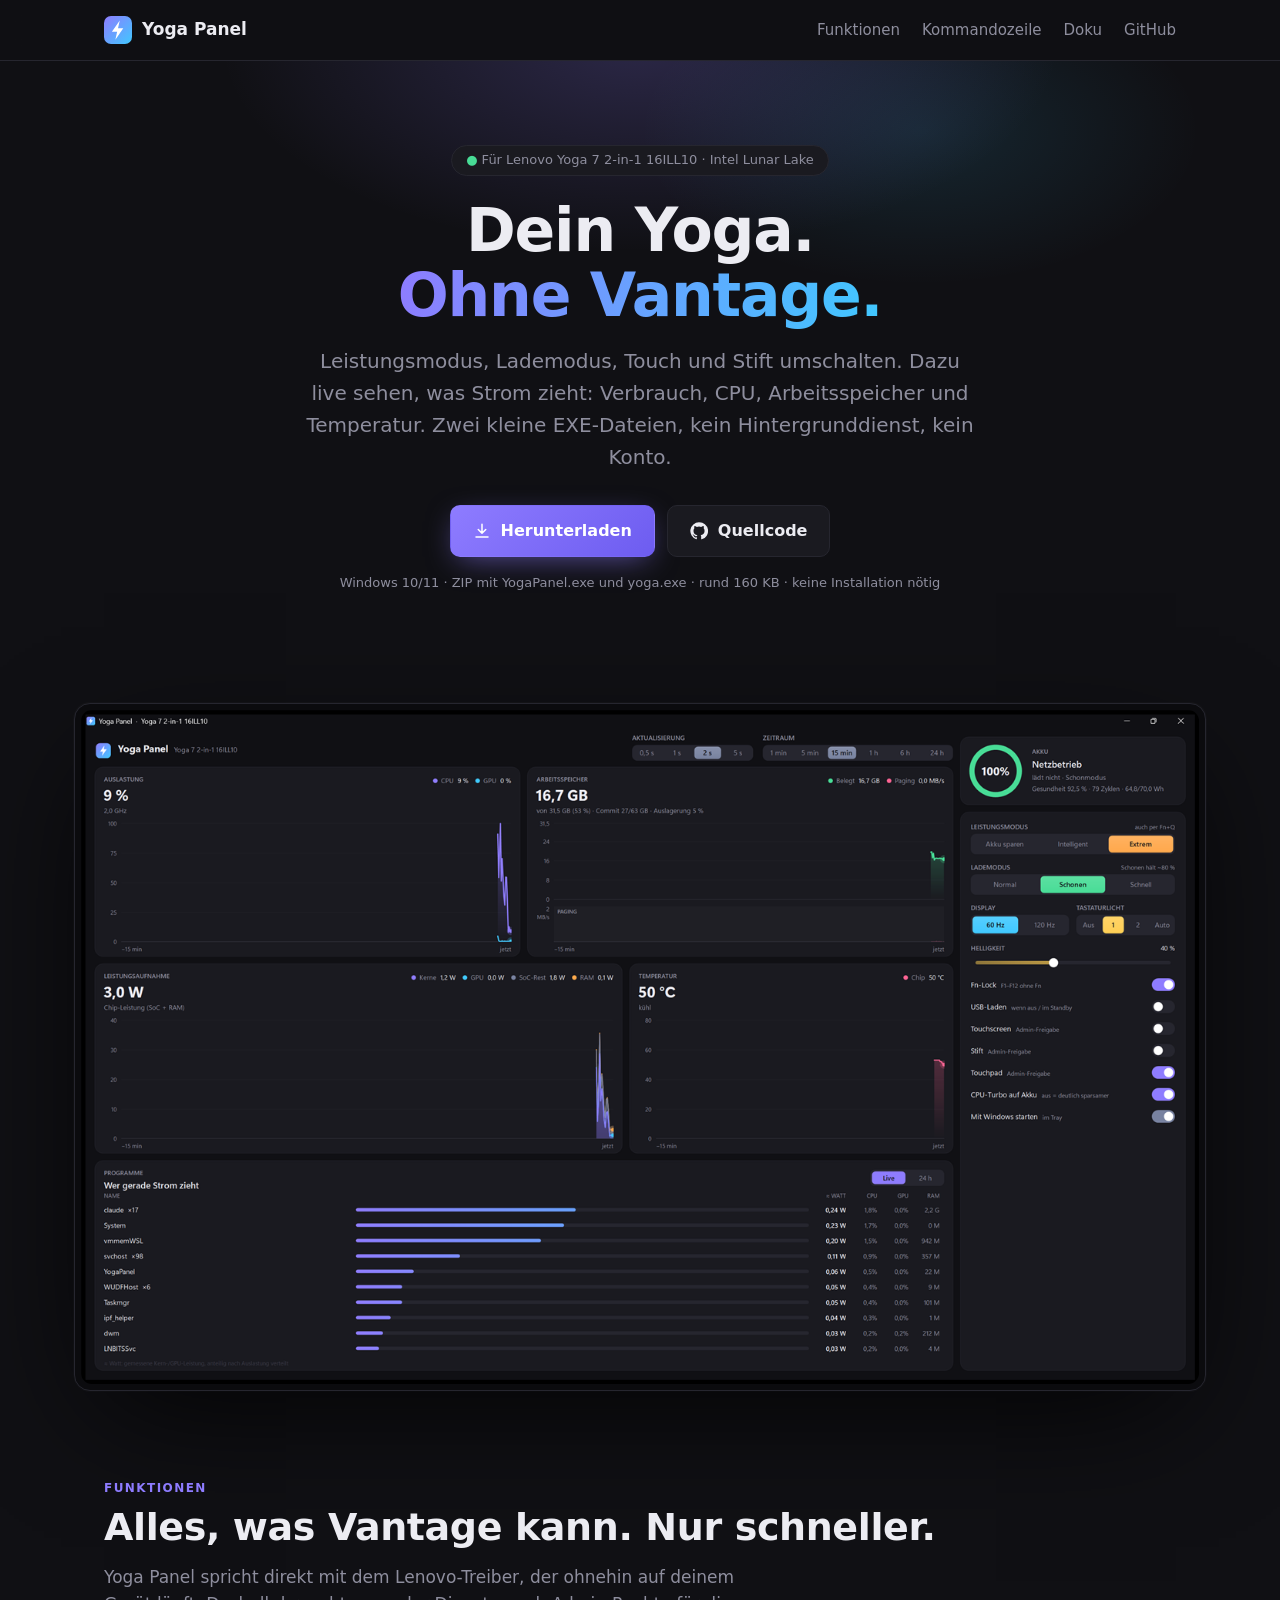
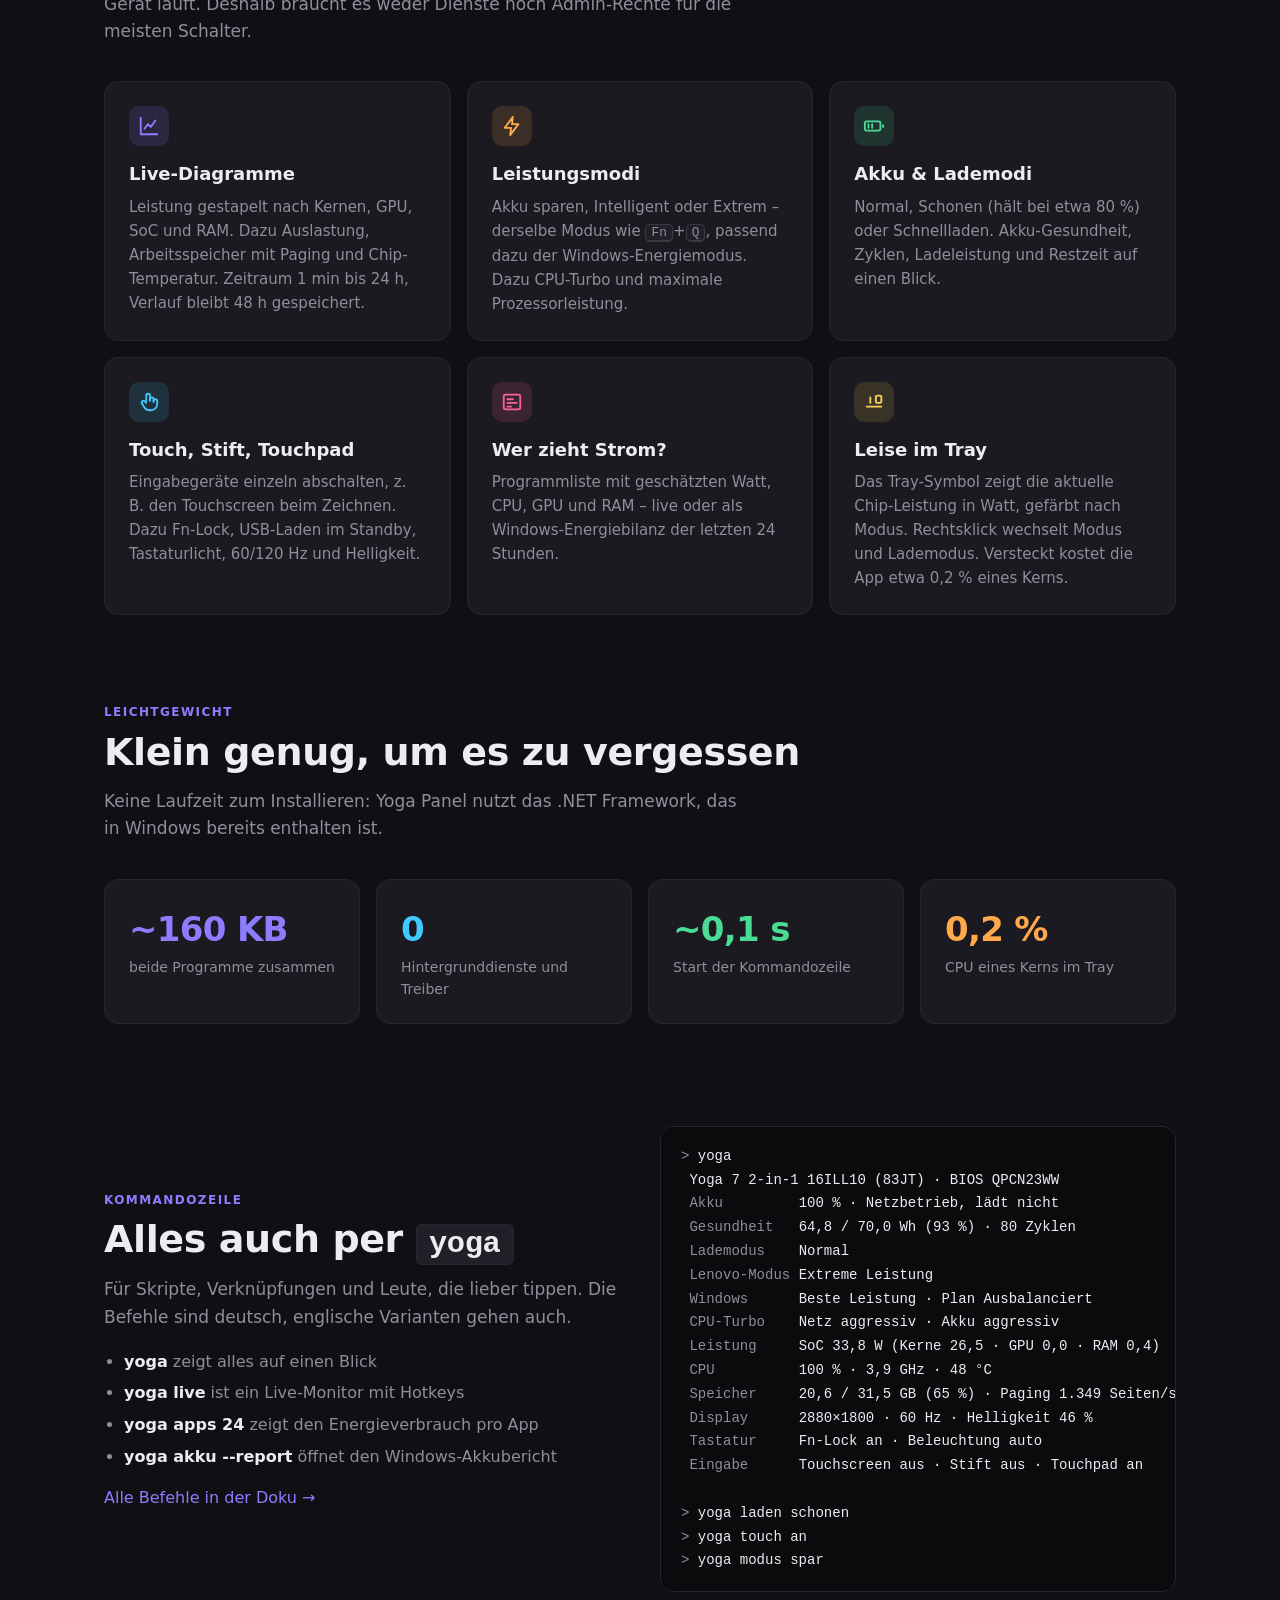
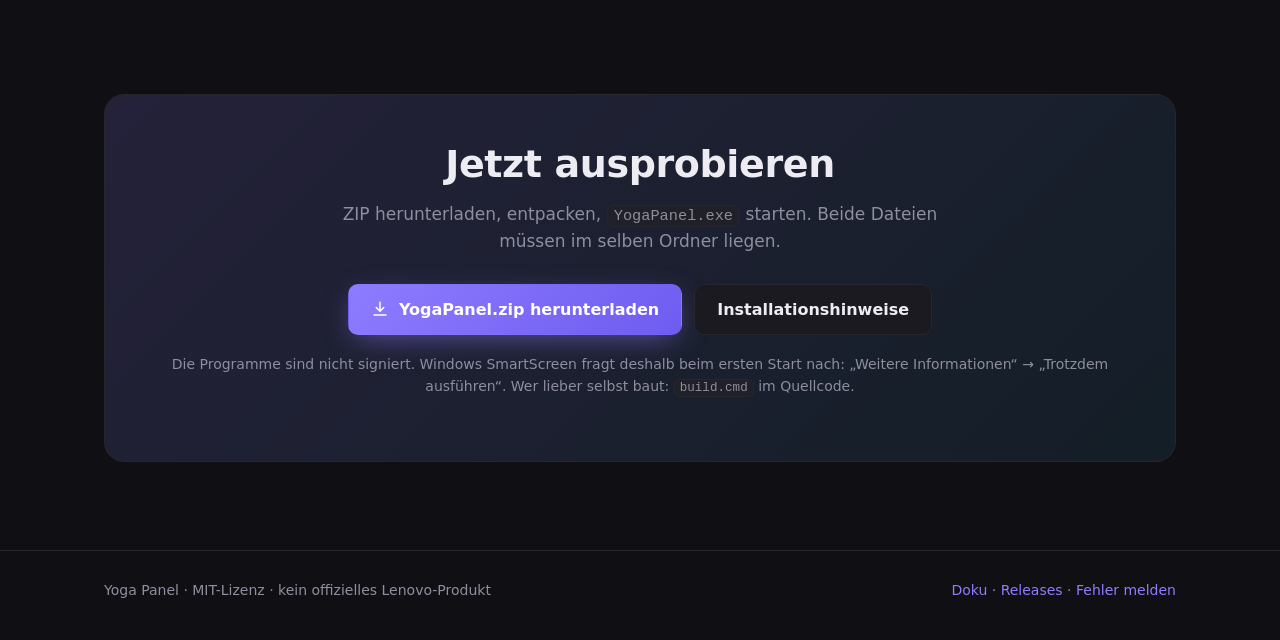
==== docs/index.html @ f723cfe1 "Yoga Panel: App, Kommandozeile, Übersichtsseite und Doku Schlanke Steuerzentrale für das Lenovo Yoga" ====
<!doctype html>
<html lang="de">
<head>
<meta charset="utf-8">
<meta name="viewport" content="width=device-width, initial-scale=1">
<title>Yoga Panel – schlanke Steuerzentrale für das Lenovo Yoga 7 2-in-1</title>
<meta name="description" content="Ersetzt Lenovo Vantage und Legion Toolkit: Leistungsmodi, Lademodi, Touch/Stift, Live-Diagramme für Verbrauch, CPU, RAM und Temperatur. Zwei kleine EXE-Dateien, kein Dienst.">
<meta property="og:title" content="Yoga Panel">
<meta property="og:description" content="Schlanke Steuerzentrale für das Lenovo Yoga 7 2-in-1 – ohne Vantage, ohne Hintergrunddienst.">
<meta property="og:image" content="screenshot.png">
<meta name="theme-color" content="#101014">
<link rel="icon" href="data:image/svg+xml,%3Csvg xmlns='http://www.w3.org/2000/svg' viewBox='0 0 32 32'%3E%3Cdefs%3E%3ClinearGradient id='g' x1='0' y1='0' x2='1' y2='1'%3E%3Cstop offset='0' stop-color='%238e7cff'/%3E%3Cstop offset='1' stop-color='%2340c8ff'/%3E%3C/linearGradient%3E%3C/defs%3E%3Crect width='32' height='32' rx='8' fill='url(%23g)'/%3E%3Cpath d='M18 5 9 18h6l-2 9 9-13h-6z' fill='%23fff'/%3E%3C/svg%3E">
<link rel="stylesheet" href="style.css">
</head>
<body>

<svg width="0" height="0" style="position:absolute" aria-hidden="true">
  <defs>
    <linearGradient id="lg" x1="0" y1="0" x2="1" y2="1"><stop offset="0" stop-color="#8e7cff"/><stop offset="1" stop-color="#40c8ff"/></linearGradient>
  </defs>
  <symbol id="logo" viewBox="0 0 32 32"><rect width="32" height="32" rx="8" fill="url(#lg)"/><path d="M18 5 9 18h6l-2 9 9-13h-6z" fill="#fff"/></symbol>
  <symbol id="i-dl" viewBox="0 0 24 24"><path d="M12 3v12m0 0-5-5m5 5 5-5M4 20h16" fill="none" stroke="currentColor" stroke-width="2" stroke-linecap="round" stroke-linejoin="round"/></symbol>
  <symbol id="i-gh" viewBox="0 0 24 24"><path fill="currentColor" d="M12 .5a11.5 11.5 0 0 0-3.64 22.42c.58.1.79-.25.79-.56v-2c-3.2.7-3.88-1.37-3.88-1.37-.53-1.33-1.28-1.69-1.28-1.69-1.05-.72.08-.7.08-.7 1.16.08 1.77 1.19 1.77 1.19 1.03 1.77 2.7 1.26 3.36.96.1-.75.4-1.26.73-1.55-2.56-.29-5.25-1.28-5.25-5.69 0-1.26.45-2.29 1.19-3.1-.12-.29-.52-1.46.11-3.05 0 0 .97-.31 3.17 1.18a11 11 0 0 1 5.77 0c2.2-1.49 3.17-1.18 3.17-1.18.63 1.59.23 2.76.11 3.05.74.81 1.19 1.84 1.19 3.1 0 4.42-2.7 5.39-5.27 5.68.41.36.78 1.06.78 2.14v3.17c0 .31.21.67.8.56A11.5 11.5 0 0 0 12 .5Z"/></symbol>
</svg>

<header class="nav">
  <div class="wrap">
    <a class="brand" href="./"><svg class="logo"><use href="#logo"/></svg>Yoga Panel</a>
    <nav class="links">
      <a href="#funktionen" class="hide-s">Funktionen</a>
      <a href="#kommandozeile" class="hide-s">Kommandozeile</a>
      <a href="doku.html">Doku</a>
      <a href="https://github.com/Jsplice/yoga-panel">GitHub</a>
    </nav>
  </div>
</header>

<main>
  <div class="hero wrap">
    <span class="pill"><b>●</b> Für Lenovo Yoga 7 2-in-1 16ILL10 · Intel Lunar Lake</span>
    <h1>Dein Yoga.<br><span class="grad">Ohne Vantage.</span></h1>
    <p class="lead">Leistungsmodus, Lademodus, Touch und Stift umschalten. Dazu live sehen, was Strom zieht: Verbrauch, CPU, Arbeitsspeicher und Temperatur. Zwei kleine EXE-Dateien, kein Hintergrunddienst, kein Konto.</p>
    <div class="cta">
      <a class="btn primary" href="https://github.com/Jsplice/yoga-panel/releases/latest/download/YogaPanel.zip"><svg><use href="#i-dl"/></svg>Herunterladen</a>
      <a class="btn ghost" href="https://github.com/Jsplice/yoga-panel"><svg><use href="#i-gh"/></svg>Quellcode</a>
    </div>
    <p class="meta">Windows 10/11 · ZIP mit YogaPanel.exe und yoga.exe · rund 160 KB · keine Installation nötig</p>
  </div>

  <div class="shot">
    <div class="frame"><img src="screenshot.png" width="1451" height="875" alt="Yoga Panel: Diagramme für Auslastung, Arbeitsspeicher, Leistungsaufnahme und Temperatur, rechts Akku und Schalter, unten die Programmliste"></div>
  </div>

  <section id="funktionen">
    <div class="wrap">
      <div class="kicker">Funktionen</div>
      <h2>Alles, was Vantage kann. Nur schneller.</h2>
      <p class="sub">Yoga Panel spricht direkt mit dem Lenovo-Treiber, der ohnehin auf deinem Gerät läuft. Deshalb braucht es weder Dienste noch Admin-Rechte für die meisten Schalter.</p>
      <div class="grid">
        <div class="card">
          <div class="ico c-violet"><svg viewBox="0 0 24 24" fill="none" stroke="currentColor" stroke-width="2" stroke-linecap="round" stroke-linejoin="round"><path d="M3 3v18h18"/><path d="m7 15 4-5 3 3 5-7"/></svg></div>
          <h3>Live-Diagramme</h3>
          <p>Leistung gestapelt nach Kernen, GPU, SoC und RAM. Dazu Auslastung, Arbeitsspeicher mit Paging und Chip-Temperatur. Zeitraum 1 min bis 24 h, Verlauf bleibt 48 h gespeichert.</p>
        </div>
        <div class="card">
          <div class="ico c-orange"><svg viewBox="0 0 24 24" fill="none" stroke="currentColor" stroke-width="2" stroke-linecap="round" stroke-linejoin="round"><path d="M13 2 4 14h7l-1 8 9-12h-7z"/></svg></div>
          <h3>Leistungsmodi</h3>
          <p>Akku sparen, Intelligent oder Extrem – derselbe Modus wie <kbd>Fn</kbd>+<kbd>Q</kbd>, passend dazu der Windows-Energiemodus. Dazu CPU-Turbo und maximale Prozessorleistung.</p>
        </div>
        <div class="card">
          <div class="ico c-green"><svg viewBox="0 0 24 24" fill="none" stroke="currentColor" stroke-width="2" stroke-linecap="round" stroke-linejoin="round"><rect x="2" y="7" width="17" height="10" rx="2"/><path d="M22 11v2"/><path d="M6 10v4M10 10v4"/></svg></div>
          <h3>Akku & Lademodi</h3>
          <p>Normal, Schonen (hält bei etwa 80 %) oder Schnellladen. Akku-Gesundheit, Zyklen, Ladeleistung und Restzeit auf einen Blick.</p>
        </div>
        <div class="card">
          <div class="ico c-cyan"><svg viewBox="0 0 24 24" fill="none" stroke="currentColor" stroke-width="2" stroke-linecap="round" stroke-linejoin="round"><path d="M9 11V5a2 2 0 0 1 4 0v6"/><path d="M13 9a2 2 0 0 1 4 0v3"/><path d="M17 11a2 2 0 0 1 4 0v3a7 7 0 0 1-7 7h-1a7 7 0 0 1-6-3l-3-5a2 2 0 0 1 3-2l2 2"/></svg></div>
          <h3>Touch, Stift, Touchpad</h3>
          <p>Eingabegeräte einzeln abschalten, z. B. den Touchscreen beim Zeichnen. Dazu Fn-Lock, USB-Laden im Standby, Tastaturlicht, 60/120 Hz und Helligkeit.</p>
        </div>
        <div class="card">
          <div class="ico c-pink"><svg viewBox="0 0 24 24" fill="none" stroke="currentColor" stroke-width="2" stroke-linecap="round" stroke-linejoin="round"><rect x="3" y="4" width="18" height="16" rx="2"/><path d="M7 9h6M7 13h10M7 17h4"/></svg></div>
          <h3>Wer zieht Strom?</h3>
          <p>Programmliste mit geschätzten Watt, CPU, GPU und RAM – live oder als Windows-Energiebilanz der letzten 24 Stunden.</p>
        </div>
        <div class="card">
          <div class="ico c-yellow"><svg viewBox="0 0 24 24" fill="none" stroke="currentColor" stroke-width="2" stroke-linecap="round" stroke-linejoin="round"><path d="M4 17h16"/><rect x="14" y="5" width="6" height="8" rx="1.5"/><path d="M8 13V7"/></svg></div>
          <h3>Leise im Tray</h3>
          <p>Das Tray-Symbol zeigt die aktuelle Chip-Leistung in Watt, gefärbt nach Modus. Rechtsklick wechselt Modus und Lademodus. Versteckt kostet die App etwa 0,2 % eines Kerns.</p>
        </div>
      </div>
    </div>
  </section>

  <section>
    <div class="wrap">
      <div class="kicker">Leichtgewicht</div>
      <h2>Klein genug, um es zu vergessen</h2>
      <p class="sub">Keine Laufzeit zum Installieren: Yoga Panel nutzt das .NET Framework, das in Windows bereits enthalten ist.</p>
      <div class="stats">
        <div class="stat"><div class="v" style="color:var(--violet)">~160 KB</div><div class="l">beide Programme zusammen</div></div>
        <div class="stat"><div class="v" style="color:var(--cyan)">0</div><div class="l">Hintergrunddienste und Treiber</div></div>
        <div class="stat"><div class="v" style="color:var(--green)">~0,1 s</div><div class="l">Start der Kommandozeile</div></div>
        <div class="stat"><div class="v" style="color:var(--orange)">0,2 %</div><div class="l">CPU eines Kerns im Tray</div></div>
      </div>

    </div>
  </section>

  <section id="kommandozeile">
    <div class="wrap split">
      <div>
        <div class="kicker">Kommandozeile</div>
        <h2>Alles auch per <code style="font-size:.8em">yoga</code></h2>
        <p class="sub" style="margin-bottom:18px">Für Skripte, Verknüpfungen und Leute, die lieber tippen. Die Befehle sind deutsch, englische Varianten gehen auch.</p>
        <ul>
          <li><b>yoga</b> zeigt alles auf einen Blick</li>
          <li><b>yoga live</b> ist ein Live-Monitor mit Hotkeys</li>
          <li><b>yoga apps 24</b> zeigt den Energieverbrauch pro App</li>
          <li><b>yoga akku --report</b> öffnet den Windows-Akkubericht</li>
        </ul>
        <p><a href="doku.html#befehle">Alle Befehle in der Doku →</a></p>
      </div>
<pre><code><span style="color:var(--dim)">&gt;</span> yoga
 Yoga 7 2-in-1 16ILL10 (83JT) · BIOS QPCN23WW
 <span style="color:var(--dim)">Akku        </span> 100 % · Netzbetrieb, lädt nicht
 <span style="color:var(--dim)">Gesundheit  </span> 64,8 / 70,0 Wh (93 %) · 80 Zyklen
 <span style="color:var(--dim)">Lademodus   </span> Normal
 <span style="color:var(--dim)">Lenovo-Modus</span> Extreme Leistung
 <span style="color:var(--dim)">Windows     </span> Beste Leistung · Plan Ausbalanciert
 <span style="color:var(--dim)">CPU-Turbo   </span> Netz aggressiv · Akku aggressiv
 <span style="color:var(--dim)">Leistung    </span> SoC 33,8 W (Kerne 26,5 · GPU 0,0 · RAM 0,4)
 <span style="color:var(--dim)">CPU         </span> 100 % · 3,9 GHz · 48 °C
 <span style="color:var(--dim)">Speicher    </span> 20,6 / 31,5 GB (65 %) · Paging 1.349 Seiten/s
 <span style="color:var(--dim)">Display     </span> 2880×1800 · 60 Hz · Helligkeit 46 %
 <span style="color:var(--dim)">Tastatur    </span> Fn-Lock an · Beleuchtung auto
 <span style="color:var(--dim)">Eingabe     </span> Touchscreen aus · Stift aus · Touchpad an

<span style="color:var(--dim)">&gt;</span> yoga laden schonen
<span style="color:var(--dim)">&gt;</span> yoga touch an
<span style="color:var(--dim)">&gt;</span> yoga modus spar</code></pre>
    </div>
  </section>

  <div class="wrap">
    <div class="dl" id="download">
      <h2>Jetzt ausprobieren</h2>
      <p class="sub">ZIP herunterladen, entpacken, <code>YogaPanel.exe</code> starten. Beide Dateien müssen im selben Ordner liegen.</p>
      <div class="cta">
        <a class="btn primary" href="https://github.com/Jsplice/yoga-panel/releases/latest/download/YogaPanel.zip"><svg><use href="#i-dl"/></svg>YogaPanel.zip herunterladen</a>
        <a class="btn ghost" href="doku.html#installation">Installationshinweise</a>
      </div>
      <p class="note">Die Programme sind nicht signiert. Windows SmartScreen fragt deshalb beim ersten Start nach: „Weitere Informationen“ → „Trotzdem ausführen“. Wer lieber selbst baut: <code>build.cmd</code> im Quellcode.</p>
    </div>
  </div>
</main>

<footer>
  <div class="wrap">
    <span>Yoga Panel · MIT-Lizenz · kein offizielles Lenovo-Produkt</span>
    <span><a href="doku.html">Doku</a> · <a href="https://github.com/Jsplice/yoga-panel/releases">Releases</a> · <a href="https://github.com/Jsplice/yoga-panel/issues">Fehler melden</a></span>
  </div>
</footer>
</body>
</html>
---- docs/style.css ----
:root {
  --bg: #101014;
  --card: #1a1a20;
  --card2: #202028;
  --border: #26262f;
  --text: #ececf2;
  --dim: #8e8e9e;
  --faint: #3a3a46;
  --violet: #8e7cff;
  --cyan: #40c8ff;
  --orange: #ffa84c;
  --pink: #ff6392;
  --green: #48dc96;
  --yellow: #ffce54;
  --radius: 14px;
  --max: 1120px;
}
* { box-sizing: border-box; }
html { scroll-behavior: smooth; }
body {
  margin: 0;
  background: var(--bg);
  color: var(--text);
  font: 16px/1.6 "Segoe UI Variable Text", "Segoe UI", system-ui, -apple-system, sans-serif;
  -webkit-font-smoothing: antialiased;
}
a { color: var(--violet); text-decoration: none; }
a:hover { text-decoration: underline; }
code, pre, kbd { font-family: "Cascadia Code", "Cascadia Mono", Consolas, ui-monospace, monospace; }
code { background: var(--card2); border: 1px solid var(--border); border-radius: 6px; padding: .08em .4em; font-size: .9em; }
pre { background: #0b0b0e; border: 1px solid var(--border); border-radius: var(--radius); padding: 18px 20px; overflow-x: auto; font-size: 14px; line-height: 1.7; }
pre code { background: none; border: 0; padding: 0; font-size: inherit; }
kbd { background: var(--card2); border: 1px solid var(--faint); border-bottom-width: 2px; border-radius: 5px; padding: 0 .4em; font-size: .85em; }
.wrap { max-width: var(--max); margin: 0 auto; padding: 0 24px; }

/* Kopfzeile */
.nav { position: sticky; top: 0; z-index: 10; background: rgba(16,16,20,.82); backdrop-filter: blur(12px); border-bottom: 1px solid var(--border); }
.nav .wrap { display: flex; align-items: center; gap: 22px; height: 60px; }
.brand { display: flex; align-items: center; gap: 10px; color: var(--text); font-weight: 650; font-size: 17px; }
.brand:hover { text-decoration: none; }
.logo { width: 28px; height: 28px; flex: none; }
.nav .links { margin-left: auto; display: flex; gap: 22px; font-size: 15px; }
.nav .links a { color: var(--dim); }
.nav .links a:hover { color: var(--text); text-decoration: none; }

/* Buttons */
.btn { display: inline-flex; align-items: center; gap: 10px; padding: 12px 22px; border-radius: 10px; font-weight: 600; font-size: 16px; border: 1px solid transparent; transition: transform .12s, background .12s; }
.btn:hover { text-decoration: none; transform: translateY(-1px); }
.btn svg { width: 18px; height: 18px; }
.btn.primary { background: linear-gradient(135deg, var(--violet), #6d5cf0); color: #fff; box-shadow: 0 8px 30px -8px rgba(142,124,255,.6); }
.btn.ghost { background: var(--card); border-color: var(--border); color: var(--text); }
.btn.ghost:hover { background: var(--card2); }

/* Hero */
.hero { padding: 84px 0 40px; text-align: center; position: relative; overflow: hidden; }
.hero::before { content: ""; position: absolute; inset: -200px 0 auto; height: 600px; background: radial-gradient(600px 300px at 50% 30%, rgba(142,124,255,.22), transparent 70%), radial-gradient(400px 220px at 75% 45%, rgba(64,200,255,.12), transparent 70%); pointer-events: none; }
.hero > * { position: relative; }
.pill { display: inline-block; font-size: 13px; color: var(--dim); background: var(--card); border: 1px solid var(--border); border-radius: 99px; padding: 4px 14px; margin-bottom: 22px; }
.pill b { color: var(--green); font-weight: 600; }
h1 { font-size: clamp(36px, 6vw, 60px); line-height: 1.08; margin: 0 0 18px; letter-spacing: -.02em; font-weight: 750; }
h1 .grad { background: linear-gradient(100deg, var(--violet), var(--cyan)); -webkit-background-clip: text; background-clip: text; color: transparent; }
.lead { font-size: clamp(17px, 2.2vw, 20px); color: var(--dim); max-width: 680px; margin: 0 auto 32px; }
.cta { display: flex; gap: 12px; justify-content: center; flex-wrap: wrap; }
.meta { margin-top: 16px; font-size: 13px; color: var(--dim); }

/* Screenshot */
.shot { margin: 56px auto 0; max-width: 1180px; padding: 0 24px; }
.frame { border-radius: 16px; border: 1px solid var(--border); background: #0b0b0e; padding: 6px; box-shadow: 0 40px 120px -30px rgba(0,0,0,.9), 0 0 0 1px rgba(255,255,255,.02); }
.frame img { display: block; width: 100%; height: auto; border-radius: 11px; }

/* Abschnitte */
section { padding: 88px 0 0; }
.kicker { font-size: 12px; letter-spacing: .12em; text-transform: uppercase; color: var(--violet); font-weight: 650; }
h2 { font-size: clamp(28px, 4vw, 38px); margin: 8px 0 14px; letter-spacing: -.01em; line-height: 1.15; }
.sub { color: var(--dim); max-width: 640px; margin: 0 0 36px; font-size: 17px; }

.grid { display: grid; grid-template-columns: repeat(auto-fit, minmax(300px, 1fr)); gap: 16px; }
.card { background: var(--card); border: 1px solid var(--border); border-radius: var(--radius); padding: 24px; }
.card h3 { margin: 14px 0 6px; font-size: 18px; }
.card p { margin: 0; color: var(--dim); font-size: 15px; }
.ico { width: 40px; height: 40px; border-radius: 10px; display: grid; place-items: center; }
.ico svg { width: 22px; height: 22px; }
.c-violet { background: rgba(142,124,255,.14); color: var(--violet); }
.c-cyan { background: rgba(64,200,255,.13); color: var(--cyan); }
.c-green { background: rgba(72,220,150,.13); color: var(--green); }
.c-orange { background: rgba(255,168,76,.14); color: var(--orange); }
.c-pink { background: rgba(255,99,146,.14); color: var(--pink); }
.c-yellow { background: rgba(255,206,84,.13); color: var(--yellow); }

/* Zahlen */
.stats { display: grid; grid-template-columns: repeat(auto-fit, minmax(200px, 1fr)); gap: 16px; }
.stat { background: var(--card); border: 1px solid var(--border); border-radius: var(--radius); padding: 22px 24px; }
.stat .v { font-size: 34px; font-weight: 700; letter-spacing: -.02em; }
.stat .l { color: var(--dim); font-size: 14px; }

/* Vergleich */
table { width: 100%; border-collapse: collapse; font-size: 15px; }
th, td { text-align: left; padding: 12px 14px; border-bottom: 1px solid var(--border); vertical-align: top; }
th { color: var(--dim); font-weight: 600; font-size: 13px; text-transform: uppercase; letter-spacing: .06em; }
.tablebox { background: var(--card); border: 1px solid var(--border); border-radius: var(--radius); overflow-x: auto; }
.tablebox tr:last-child td { border-bottom: 0; }
.yes { color: var(--green); }
.no { color: var(--dim); }

/* Zweispaltig */
.split { display: grid; grid-template-columns: 1fr 1fr; gap: 40px; align-items: center; }
.split ul { padding-left: 20px; color: var(--dim); }
.split li { margin: 6px 0; }
.split li b { color: var(--text); font-weight: 600; }

/* Download-Box */
.dl { margin-top: 88px; background: linear-gradient(135deg, rgba(142,124,255,.16), rgba(64,200,255,.08)); border: 1px solid var(--border); border-radius: 20px; padding: 48px 40px; text-align: center; }
.dl h2 { margin-top: 0; }
.dl .sub { margin: 0 auto 28px; }
.note { font-size: 14px; color: var(--dim); margin-top: 18px; }

footer { margin-top: 88px; border-top: 1px solid var(--border); padding: 28px 0 40px; color: var(--dim); font-size: 14px; }
footer .wrap { display: flex; gap: 18px; flex-wrap: wrap; justify-content: space-between; }

/* Doku */
.doc { display: grid; grid-template-columns: 230px 1fr; gap: 48px; padding-top: 40px; }
.toc { position: sticky; top: 84px; align-self: start; font-size: 14px; max-height: calc(100vh - 100px); overflow-y: auto; }
.toc b { display: block; color: var(--dim); font-size: 12px; text-transform: uppercase; letter-spacing: .1em; margin: 0 0 10px; }
.toc a { display: block; color: var(--dim); padding: 5px 0 5px 12px; border-left: 2px solid var(--border); }
.toc a:hover { color: var(--text); border-left-color: var(--violet); text-decoration: none; }
.toc a.sub2 { padding-left: 24px; font-size: 13px; }
.content { min-width: 0; padding-bottom: 40px; }
.content h1 { font-size: 40px; text-align: left; }
.content h2 { font-size: 28px; margin-top: 64px; padding-top: 8px; scroll-margin-top: 80px; }
.content h3 { font-size: 19px; margin-top: 32px; scroll-margin-top: 80px; }
.content p, .content li { color: #c9c9d4; }
.content li { margin: 4px 0; }
.content .tablebox { margin: 16px 0 24px; }
.content td code { white-space: nowrap; }
.callout { background: var(--card); border: 1px solid var(--border); border-left: 3px solid var(--violet); border-radius: 10px; padding: 14px 18px; margin: 18px 0; color: #c9c9d4; }
.callout.warn { border-left-color: var(--orange); }
.callout.ok { border-left-color: var(--green); }
.callout p { margin: 0; }
.dot { display: inline-block; width: 10px; height: 10px; border-radius: 50%; margin-right: 6px; vertical-align: 0; }

@media (max-width: 860px) {
  .split, .doc { grid-template-columns: 1fr; }
  .toc { position: static; max-height: none; border-bottom: 1px solid var(--border); padding-bottom: 16px; }
  .nav .links a.hide-s { display: none; }
  .hero { padding-top: 56px; }
  .dl { padding: 36px 22px; }
}
@media (max-width: 520px) {
  .wrap, .shot { padding: 0 16px; }
  .nav .links { gap: 14px; }
}
.split > * { min-width: 0; }
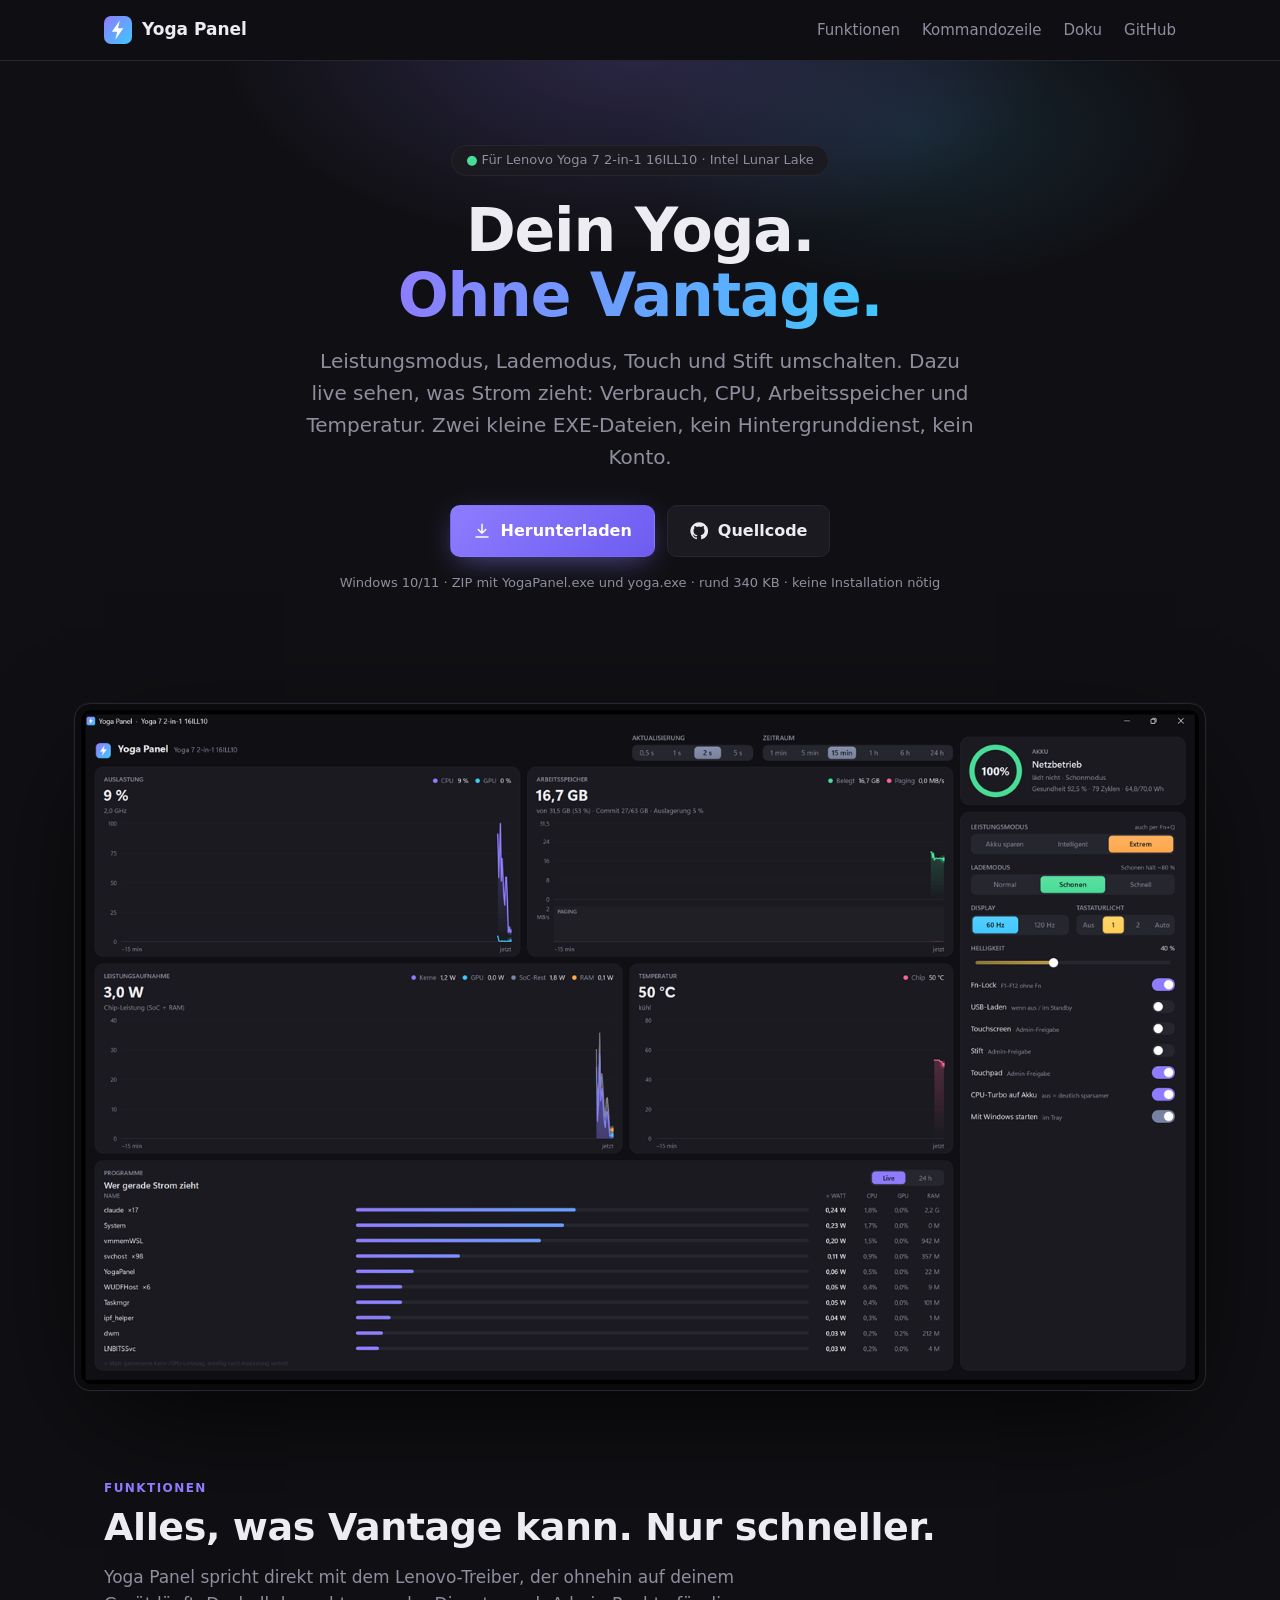
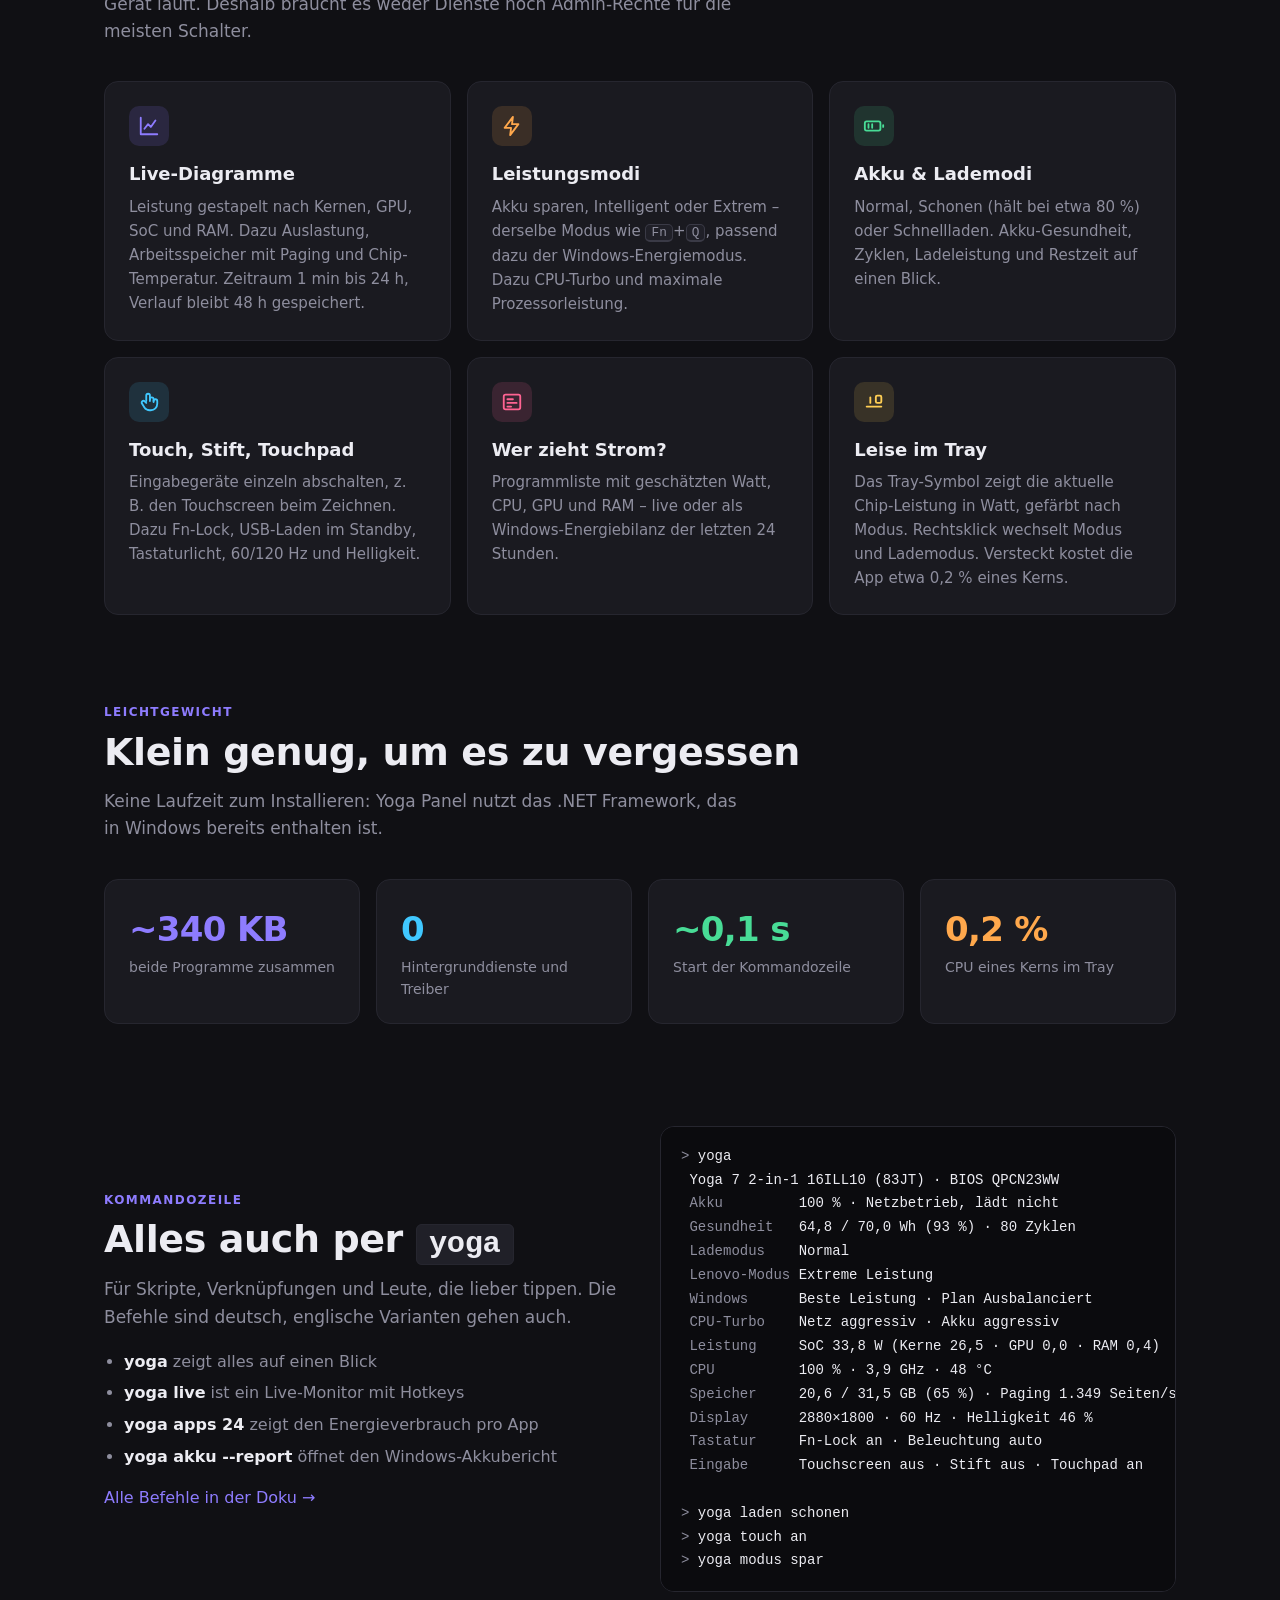
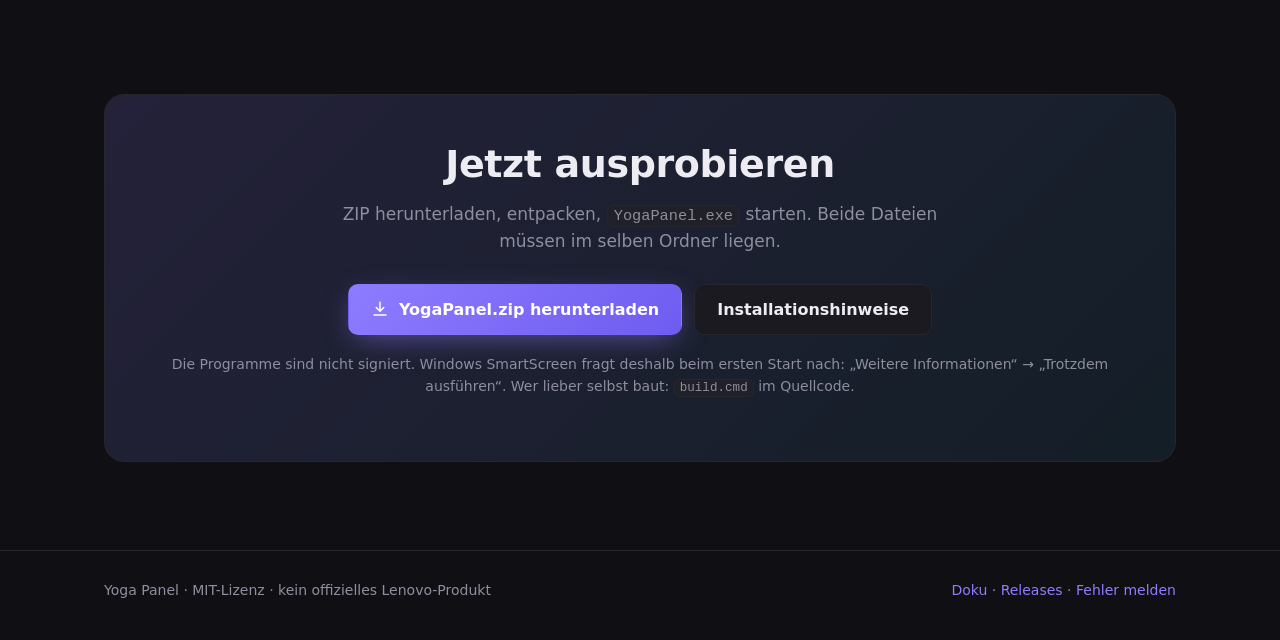
==== commit 307d6103: "Größenangabe an EXEs mit Icon angepasst Co-Authored-By: Claude Opus 5.5 <noreply@anthropic.com>" ====
--- a/docs/index.html
+++ b/docs/index.html
@@ -44,7 +44,7 @@
       <a class="btn primary" href="https://github.com/Jsplice/yoga-panel/releases/latest/download/YogaPanel.zip"><svg><use href="#i-dl"/></svg>Herunterladen</a>
       <a class="btn ghost" href="https://github.com/Jsplice/yoga-panel"><svg><use href="#i-gh"/></svg>Quellcode</a>
     </div>
-    <p class="meta">Windows 10/11 · ZIP mit YogaPanel.exe und yoga.exe · rund 160 KB · keine Installation nötig</p>
+    <p class="meta">Windows 10/11 · ZIP mit YogaPanel.exe und yoga.exe · rund 340 KB · keine Installation nötig</p>
   </div>
 
   <div class="shot">
@@ -97,7 +97,7 @@
       <h2>Klein genug, um es zu vergessen</h2>
       <p class="sub">Keine Laufzeit zum Installieren: Yoga Panel nutzt das .NET Framework, das in Windows bereits enthalten ist.</p>
       <div class="stats">
-        <div class="stat"><div class="v" style="color:var(--violet)">~160 KB</div><div class="l">beide Programme zusammen</div></div>
+        <div class="stat"><div class="v" style="color:var(--violet)">~340 KB</div><div class="l">beide Programme zusammen</div></div>
         <div class="stat"><div class="v" style="color:var(--cyan)">0</div><div class="l">Hintergrunddienste und Treiber</div></div>
         <div class="stat"><div class="v" style="color:var(--green)">~0,1 s</div><div class="l">Start der Kommandozeile</div></div>
         <div class="stat"><div class="v" style="color:var(--orange)">0,2 %</div><div class="l">CPU eines Kerns im Tray</div></div>
